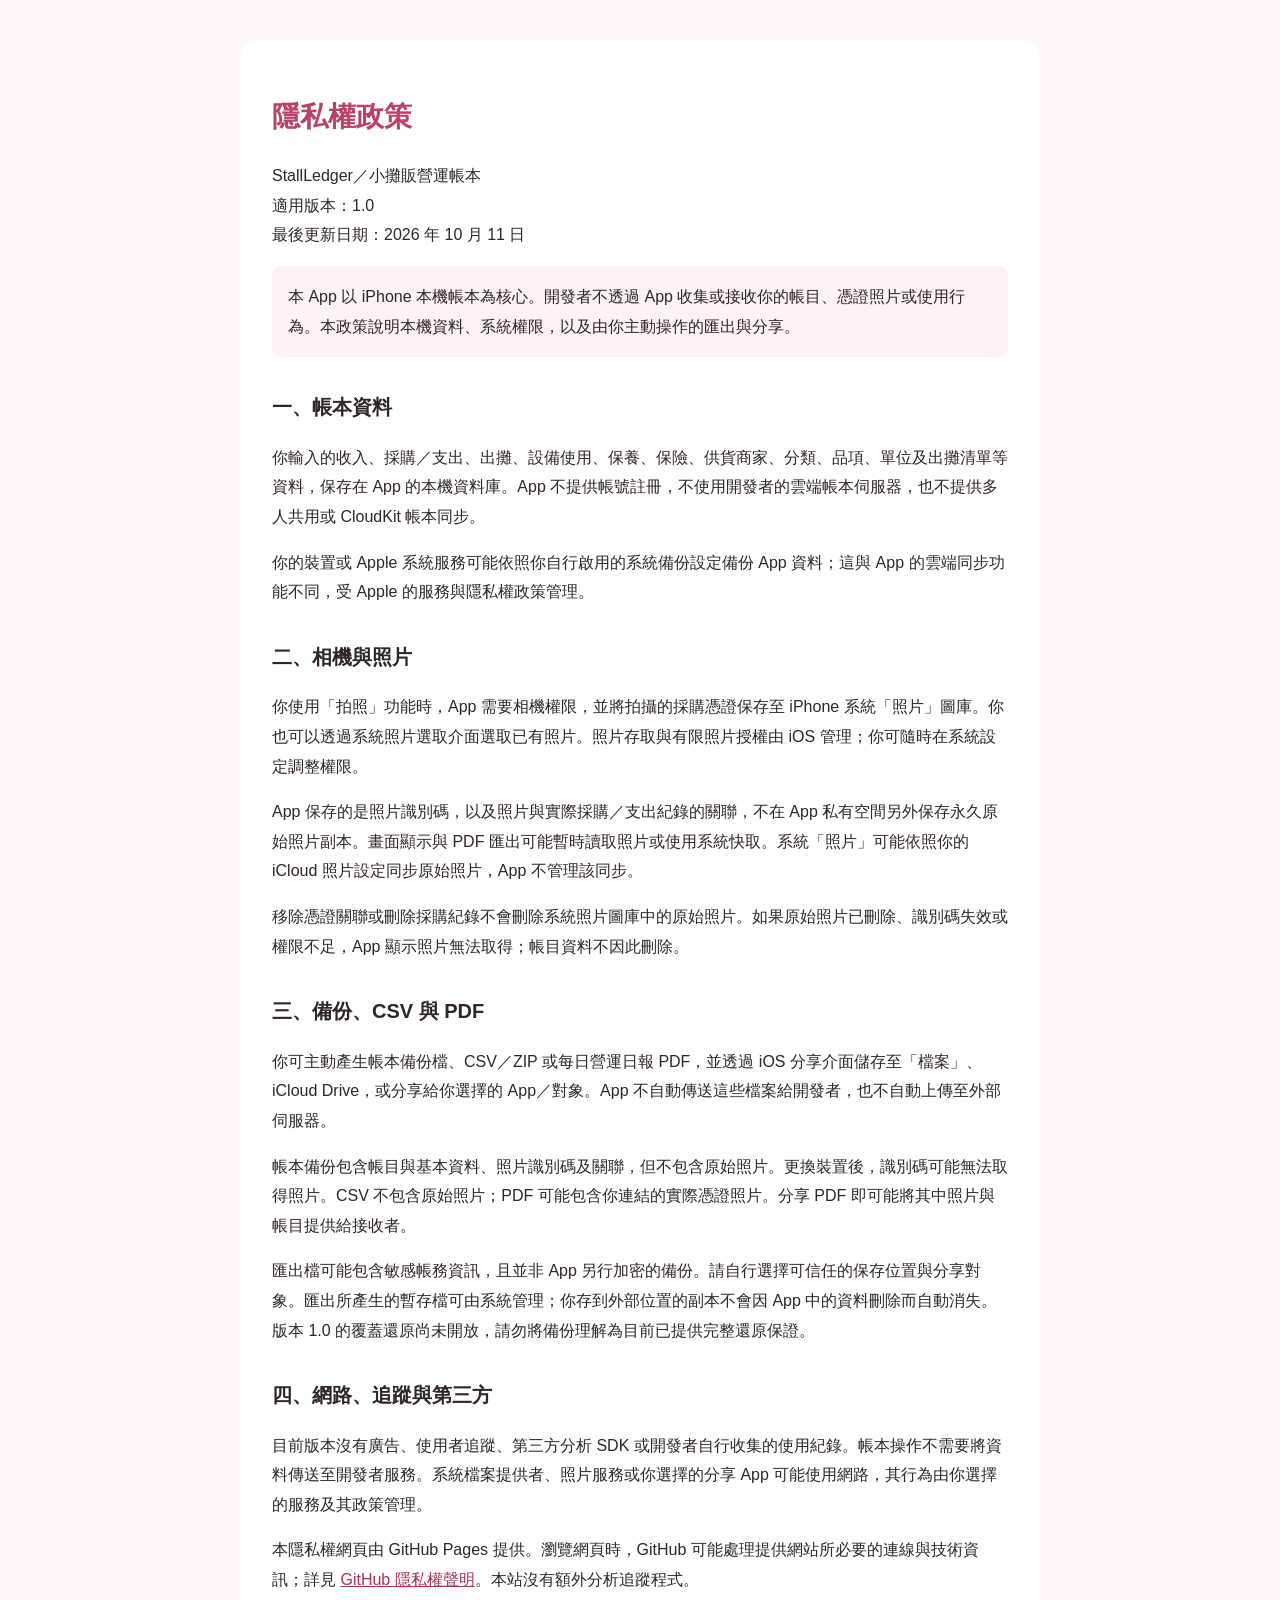
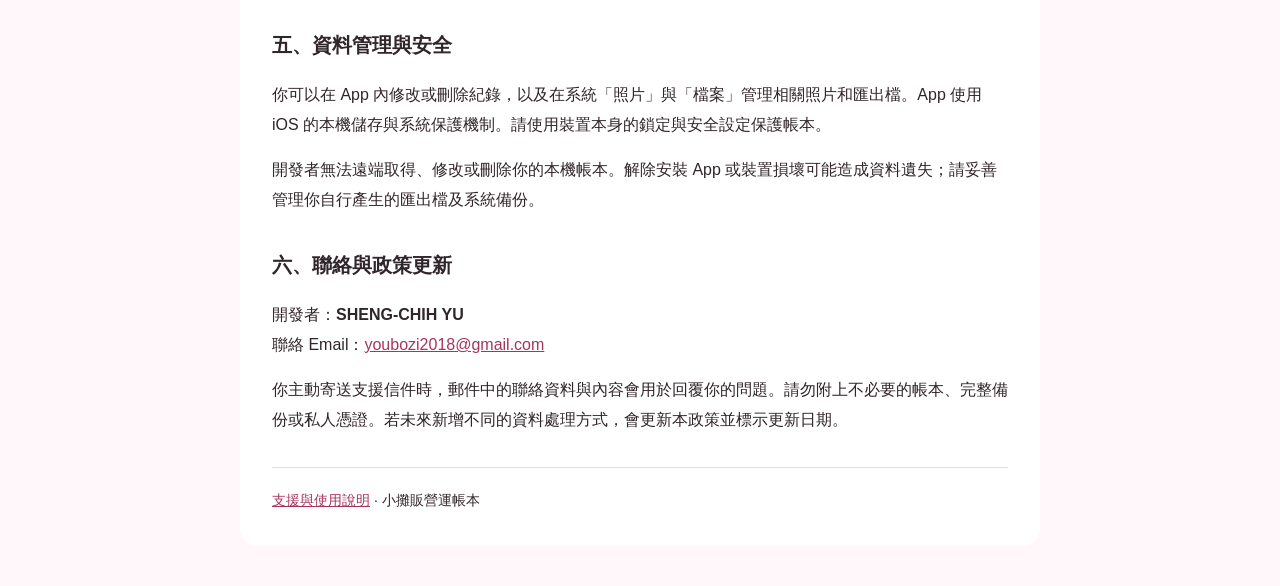
==== stallledger/privacy.html @ db1d984e "Add StallLedger privacy policy This file contains the privacy policy for the StallLedger app, detail" ====
<!doctype html><html lang="zh-Hant"><head><meta charset="utf-8"><meta name="viewport" content="width=device-width,initial-scale=1"><meta name="description" content="StallLedger 小攤販營運帳本隱私權政策"><title>隱私權政策｜小攤販營運帳本</title><style>*{box-sizing:border-box}body{overflow-wrap:anywhere;margin:0;background:#fff7fa;color:#30252a;font-family:-apple-system,BlinkMacSystemFont,"PingFang TC",sans-serif;line-height:1.85}main{max-width:800px;margin:40px auto;padding:32px;background:white;border-radius:18px}h1{color:#ba4268;font-size:28px}h2{font-size:20px;margin-top:32px}a{color:#a73459}.note{background:#fff1f6;padding:16px;border-radius:10px}footer{border-top:1px solid #eedbe2;margin-top:32px;padding-top:20px;font-size:14px}@media(max-width:600px){main{margin:12px;padding:22px}h1{font-size:25px}}</style></head><body><main>
<h1>隱私權政策</h1><p>StallLedger／小攤販營運帳本<br>適用版本：1.0<br>最後更新日期：2026 年 10 月 11 日</p>
<p class="note">本 App 以 iPhone 本機帳本為核心。開發者不透過 App 收集或接收你的帳目、憑證照片或使用行為。本政策說明本機資料、系統權限，以及由你主動操作的匯出與分享。</p>
<h2>一、帳本資料</h2><p>你輸入的收入、採購／支出、出攤、設備使用、保養、保險、供貨商家、分類、品項、單位及出攤清單等資料，保存在 App 的本機資料庫。App 不提供帳號註冊，不使用開發者的雲端帳本伺服器，也不提供多人共用或 CloudKit 帳本同步。</p><p>你的裝置或 Apple 系統服務可能依照你自行啟用的系統備份設定備份 App 資料；這與 App 的雲端同步功能不同，受 Apple 的服務與隱私權政策管理。</p>
<h2>二、相機與照片</h2><p>你使用「拍照」功能時，App 需要相機權限，並將拍攝的採購憑證保存至 iPhone 系統「照片」圖庫。你也可以透過系統照片選取介面選取已有照片。照片存取與有限照片授權由 iOS 管理；你可隨時在系統設定調整權限。</p><p>App 保存的是照片識別碼，以及照片與實際採購／支出紀錄的關聯，不在 App 私有空間另外保存永久原始照片副本。畫面顯示與 PDF 匯出可能暫時讀取照片或使用系統快取。系統「照片」可能依照你的 iCloud 照片設定同步原始照片，App 不管理該同步。</p><p>移除憑證關聯或刪除採購紀錄不會刪除系統照片圖庫中的原始照片。如果原始照片已刪除、識別碼失效或權限不足，App 顯示照片無法取得；帳目資料不因此刪除。</p>
<h2>三、備份、CSV 與 PDF</h2><p>你可主動產生帳本備份檔、CSV／ZIP 或每日營運日報 PDF，並透過 iOS 分享介面儲存至「檔案」、iCloud Drive，或分享給你選擇的 App／對象。App 不自動傳送這些檔案給開發者，也不自動上傳至外部伺服器。</p><p>帳本備份包含帳目與基本資料、照片識別碼及關聯，但不包含原始照片。更換裝置後，識別碼可能無法取得照片。CSV 不包含原始照片；PDF 可能包含你連結的實際憑證照片。分享 PDF 即可能將其中照片與帳目提供給接收者。</p><p>匯出檔可能包含敏感帳務資訊，且並非 App 另行加密的備份。請自行選擇可信任的保存位置與分享對象。匯出所產生的暫存檔可由系統管理；你存到外部位置的副本不會因 App 中的資料刪除而自動消失。版本 1.0 的覆蓋還原尚未開放，請勿將備份理解為目前已提供完整還原保證。</p>
<h2>四、網路、追蹤與第三方</h2><p>目前版本沒有廣告、使用者追蹤、第三方分析 SDK 或開發者自行收集的使用紀錄。帳本操作不需要將資料傳送至開發者服務。系統檔案提供者、照片服務或你選擇的分享 App 可能使用網路，其行為由你選擇的服務及其政策管理。</p><p>本隱私權網頁由 GitHub Pages 提供。瀏覽網頁時，GitHub 可能處理提供網站所必要的連線與技術資訊；詳見 <a href="https://docs.github.com/site-policy/privacy-policies/github-general-privacy-statement">GitHub 隱私權聲明</a>。本站沒有額外分析追蹤程式。</p>
<h2>五、資料管理與安全</h2><p>你可以在 App 內修改或刪除紀錄，以及在系統「照片」與「檔案」管理相關照片和匯出檔。App 使用 iOS 的本機儲存與系統保護機制。請使用裝置本身的鎖定與安全設定保護帳本。</p><p>開發者無法遠端取得、修改或刪除你的本機帳本。解除安裝 App 或裝置損壞可能造成資料遺失；請妥善管理你自行產生的匯出檔及系統備份。</p>
<h2>六、聯絡與政策更新</h2><p>開發者：<strong>SHENG-CHIH YU</strong><br>聯絡 Email：<a href="mailto:youbozi2018@gmail.com">youbozi2018@gmail.com</a></p><p>你主動寄送支援信件時，郵件中的聯絡資料與內容會用於回覆你的問題。請勿附上不必要的帳本、完整備份或私人憑證。若未來新增不同的資料處理方式，會更新本政策並標示更新日期。</p>
<footer><a href="index.html">支援與使用說明</a> · 小攤販營運帳本</footer></main></body></html>
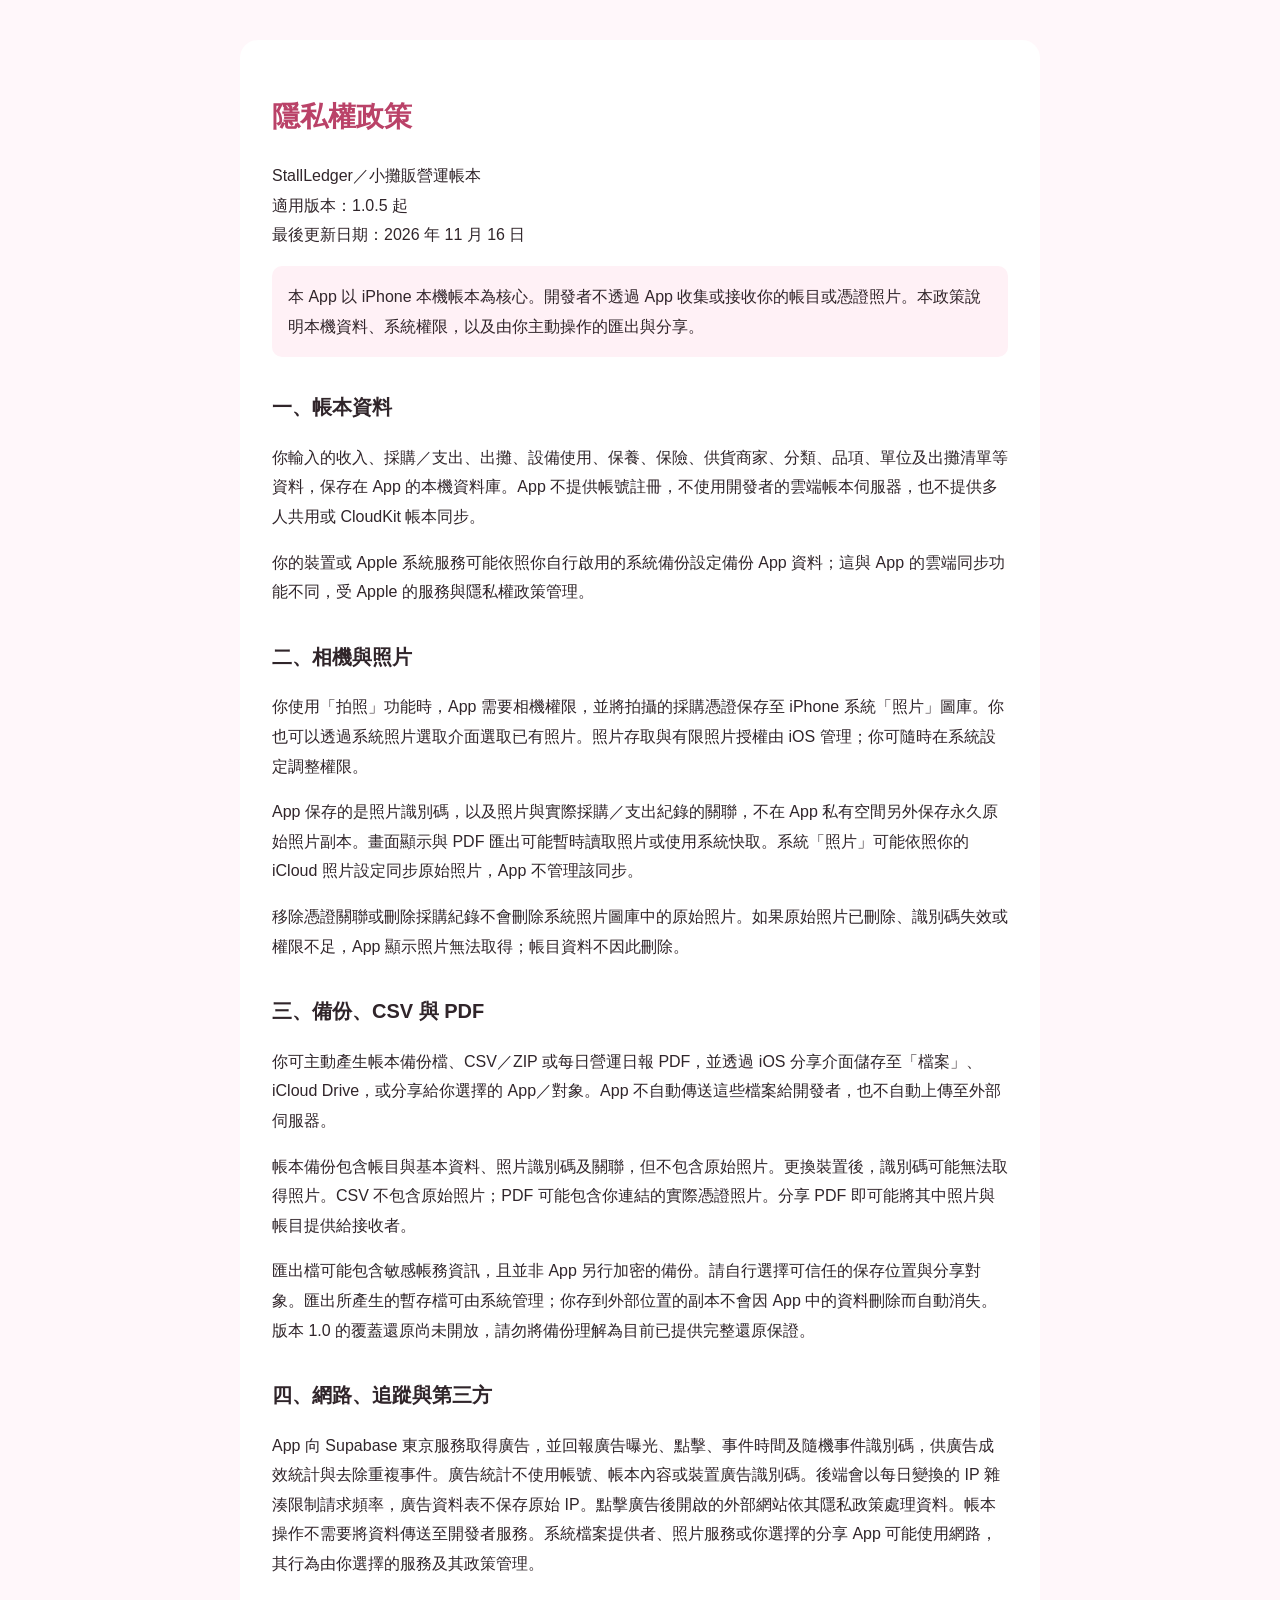
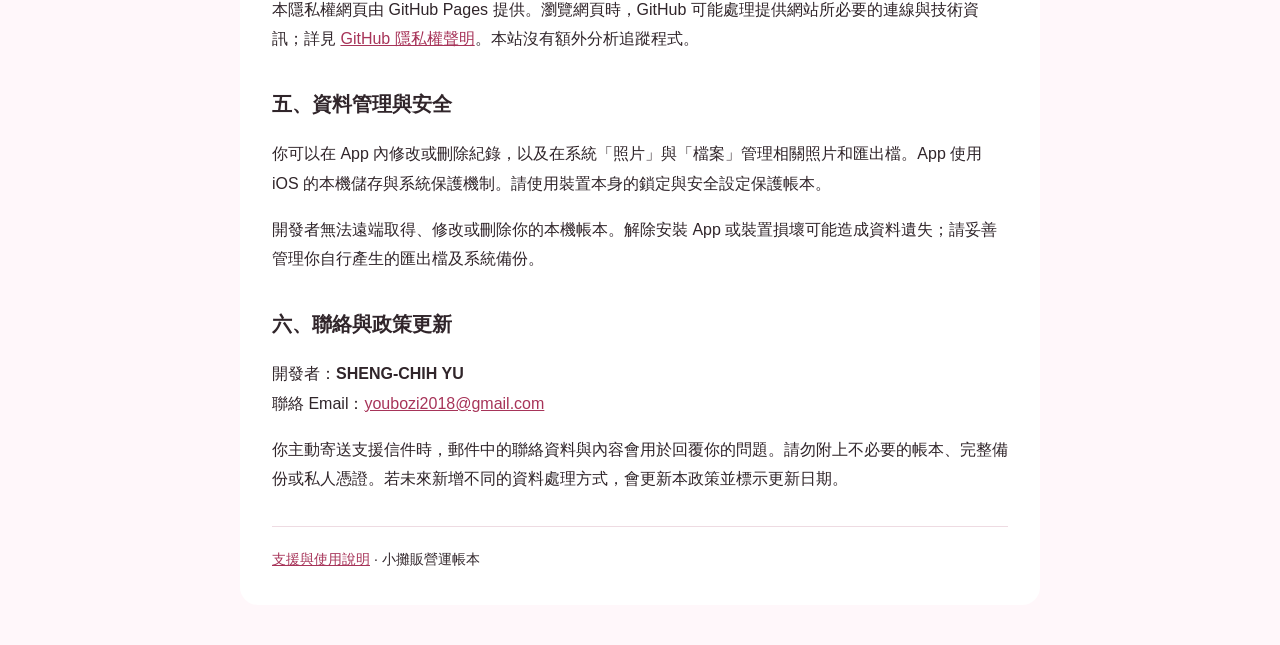
==== commit 502a7ec3: "Update StallLedger advertising privacy Updated privacy policy version and last updated date. Revised" ====
--- a/stallledger/privacy.html
+++ b/stallledger/privacy.html
@@ -1,10 +1,10 @@
 <!doctype html><html lang="zh-Hant"><head><meta charset="utf-8"><meta name="viewport" content="width=device-width,initial-scale=1"><meta name="description" content="StallLedger 小攤販營運帳本隱私權政策"><title>隱私權政策｜小攤販營運帳本</title><style>*{box-sizing:border-box}body{overflow-wrap:anywhere;margin:0;background:#fff7fa;color:#30252a;font-family:-apple-system,BlinkMacSystemFont,"PingFang TC",sans-serif;line-height:1.85}main{max-width:800px;margin:40px auto;padding:32px;background:white;border-radius:18px}h1{color:#ba4268;font-size:28px}h2{font-size:20px;margin-top:32px}a{color:#a73459}.note{background:#fff1f6;padding:16px;border-radius:10px}footer{border-top:1px solid #eedbe2;margin-top:32px;padding-top:20px;font-size:14px}@media(max-width:600px){main{margin:12px;padding:22px}h1{font-size:25px}}</style></head><body><main>
-<h1>隱私權政策</h1><p>StallLedger／小攤販營運帳本<br>適用版本：1.0<br>最後更新日期：2026 年 10 月 11 日</p>
-<p class="note">本 App 以 iPhone 本機帳本為核心。開發者不透過 App 收集或接收你的帳目、憑證照片或使用行為。本政策說明本機資料、系統權限，以及由你主動操作的匯出與分享。</p>
+<h1>隱私權政策</h1><p>StallLedger／小攤販營運帳本<br>適用版本：1.0.5 起<br>最後更新日期：2026 年 11 月 16 日</p>
+<p class="note">本 App 以 iPhone 本機帳本為核心。開發者不透過 App 收集或接收你的帳目或憑證照片。本政策說明本機資料、系統權限，以及由你主動操作的匯出與分享。</p>
 <h2>一、帳本資料</h2><p>你輸入的收入、採購／支出、出攤、設備使用、保養、保險、供貨商家、分類、品項、單位及出攤清單等資料，保存在 App 的本機資料庫。App 不提供帳號註冊，不使用開發者的雲端帳本伺服器，也不提供多人共用或 CloudKit 帳本同步。</p><p>你的裝置或 Apple 系統服務可能依照你自行啟用的系統備份設定備份 App 資料；這與 App 的雲端同步功能不同，受 Apple 的服務與隱私權政策管理。</p>
 <h2>二、相機與照片</h2><p>你使用「拍照」功能時，App 需要相機權限，並將拍攝的採購憑證保存至 iPhone 系統「照片」圖庫。你也可以透過系統照片選取介面選取已有照片。照片存取與有限照片授權由 iOS 管理；你可隨時在系統設定調整權限。</p><p>App 保存的是照片識別碼，以及照片與實際採購／支出紀錄的關聯，不在 App 私有空間另外保存永久原始照片副本。畫面顯示與 PDF 匯出可能暫時讀取照片或使用系統快取。系統「照片」可能依照你的 iCloud 照片設定同步原始照片，App 不管理該同步。</p><p>移除憑證關聯或刪除採購紀錄不會刪除系統照片圖庫中的原始照片。如果原始照片已刪除、識別碼失效或權限不足，App 顯示照片無法取得；帳目資料不因此刪除。</p>
 <h2>三、備份、CSV 與 PDF</h2><p>你可主動產生帳本備份檔、CSV／ZIP 或每日營運日報 PDF，並透過 iOS 分享介面儲存至「檔案」、iCloud Drive，或分享給你選擇的 App／對象。App 不自動傳送這些檔案給開發者，也不自動上傳至外部伺服器。</p><p>帳本備份包含帳目與基本資料、照片識別碼及關聯，但不包含原始照片。更換裝置後，識別碼可能無法取得照片。CSV 不包含原始照片；PDF 可能包含你連結的實際憑證照片。分享 PDF 即可能將其中照片與帳目提供給接收者。</p><p>匯出檔可能包含敏感帳務資訊，且並非 App 另行加密的備份。請自行選擇可信任的保存位置與分享對象。匯出所產生的暫存檔可由系統管理；你存到外部位置的副本不會因 App 中的資料刪除而自動消失。版本 1.0 的覆蓋還原尚未開放，請勿將備份理解為目前已提供完整還原保證。</p>
-<h2>四、網路、追蹤與第三方</h2><p>目前版本沒有廣告、使用者追蹤、第三方分析 SDK 或開發者自行收集的使用紀錄。帳本操作不需要將資料傳送至開發者服務。系統檔案提供者、照片服務或你選擇的分享 App 可能使用網路，其行為由你選擇的服務及其政策管理。</p><p>本隱私權網頁由 GitHub Pages 提供。瀏覽網頁時，GitHub 可能處理提供網站所必要的連線與技術資訊；詳見 <a href="https://docs.github.com/site-policy/privacy-policies/github-general-privacy-statement">GitHub 隱私權聲明</a>。本站沒有額外分析追蹤程式。</p>
+<h2>四、網路、追蹤與第三方</h2><p>App 向 Supabase 東京服務取得廣告，並回報廣告曝光、點擊、事件時間及隨機事件識別碼，供廣告成效統計與去除重複事件。廣告統計不使用帳號、帳本內容或裝置廣告識別碼。後端會以每日變換的 IP 雜湊限制請求頻率，廣告資料表不保存原始 IP。點擊廣告後開啟的外部網站依其隱私政策處理資料。帳本操作不需要將資料傳送至開發者服務。系統檔案提供者、照片服務或你選擇的分享 App 可能使用網路，其行為由你選擇的服務及其政策管理。</p><p>本隱私權網頁由 GitHub Pages 提供。瀏覽網頁時，GitHub 可能處理提供網站所必要的連線與技術資訊；詳見 <a href="https://docs.github.com/site-policy/privacy-policies/github-general-privacy-statement">GitHub 隱私權聲明</a>。本站沒有額外分析追蹤程式。</p>
 <h2>五、資料管理與安全</h2><p>你可以在 App 內修改或刪除紀錄，以及在系統「照片」與「檔案」管理相關照片和匯出檔。App 使用 iOS 的本機儲存與系統保護機制。請使用裝置本身的鎖定與安全設定保護帳本。</p><p>開發者無法遠端取得、修改或刪除你的本機帳本。解除安裝 App 或裝置損壞可能造成資料遺失；請妥善管理你自行產生的匯出檔及系統備份。</p>
 <h2>六、聯絡與政策更新</h2><p>開發者：<strong>SHENG-CHIH YU</strong><br>聯絡 Email：<a href="mailto:youbozi2018@gmail.com">youbozi2018@gmail.com</a></p><p>你主動寄送支援信件時，郵件中的聯絡資料與內容會用於回覆你的問題。請勿附上不必要的帳本、完整備份或私人憑證。若未來新增不同的資料處理方式，會更新本政策並標示更新日期。</p>
 <footer><a href="index.html">支援與使用說明</a> · 小攤販營運帳本</footer></main></body></html>
